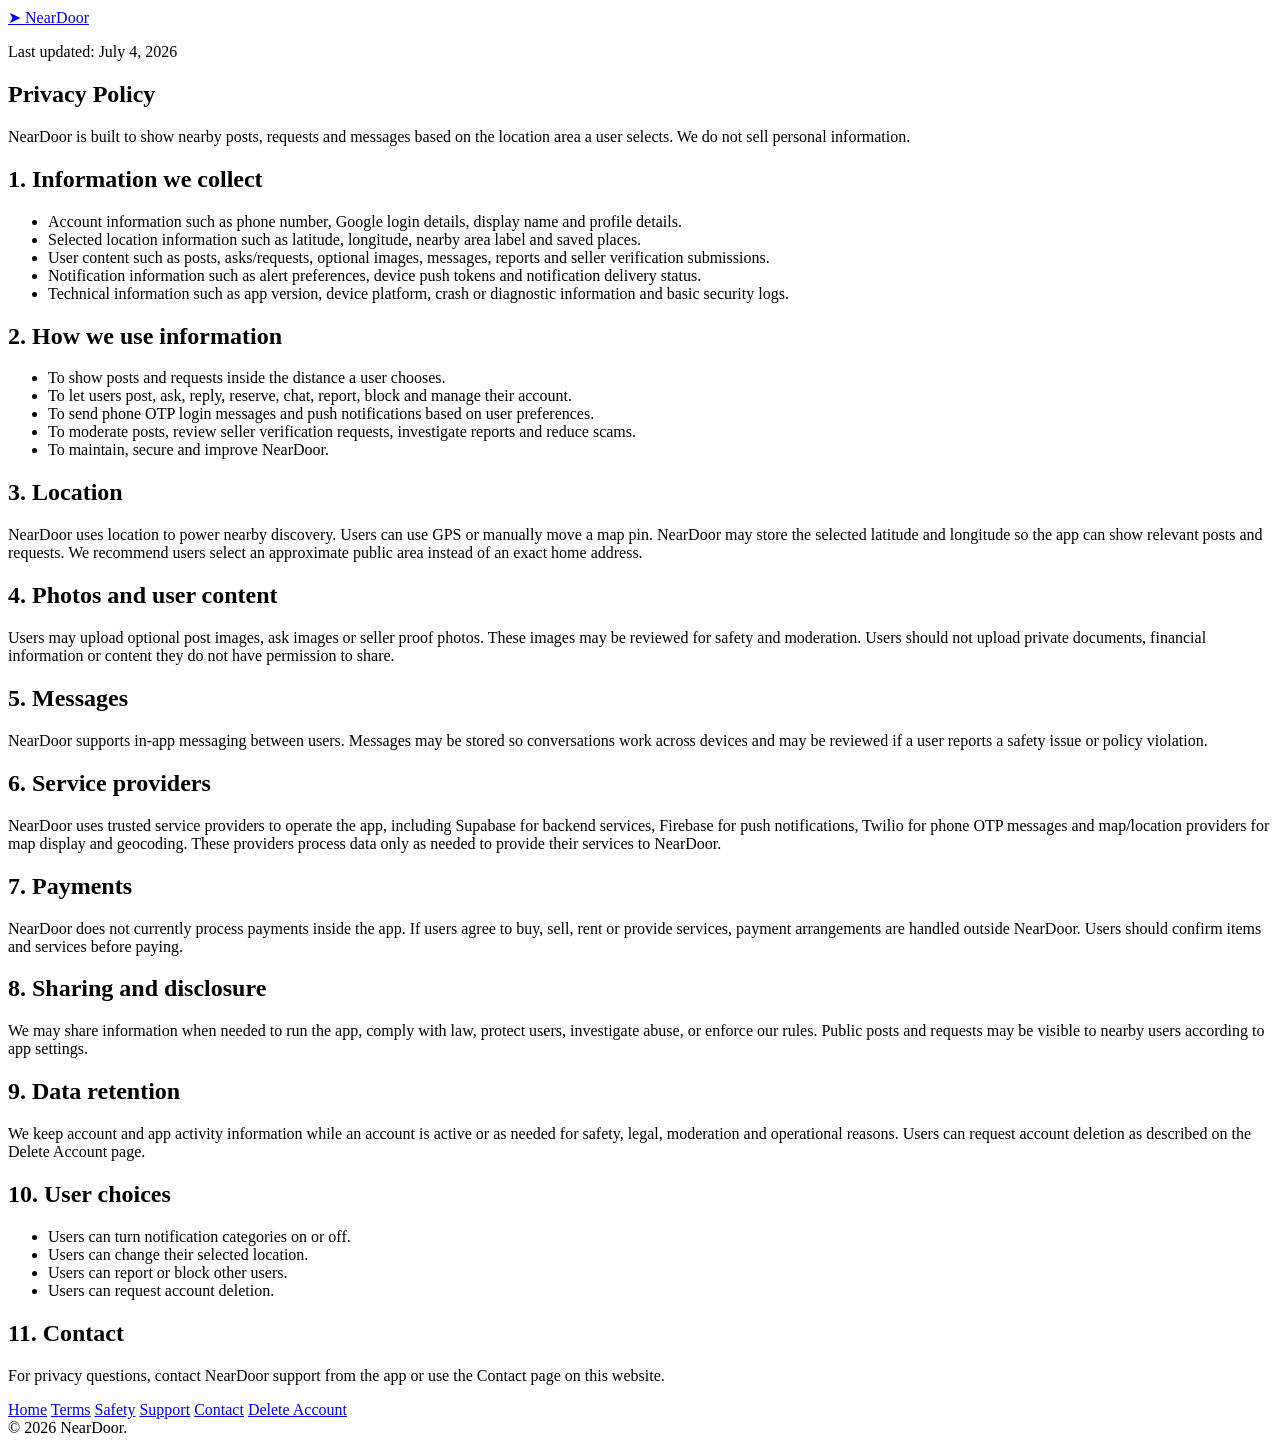
==== index.html @ de07b6ab "Add files via upload" ====
<!doctype html>
<html lang="en">
  <head>
    <meta charset="utf-8" />
    <meta name="viewport" content="width=device-width, initial-scale=1" />
    <title>NearDoor Privacy Policy</title>
    <meta name="description" content="NearDoor Privacy Policy." />
    <link rel="stylesheet" href="../styles.css" />
  </head>
  <body>
    <header class="topbar">
      <div class="shell">
        <a class="brand" href="../"><span class="brand-mark">➤</span> NearDoor</a>
      </div>
    </header>

    <main class="shell">
      <article class="content">
        <p class="meta">Last updated: July 4, 2026</p>
        <h1>Privacy Policy</h1>
        <p class="notice">
          NearDoor is built to show nearby posts, requests and messages based on
          the location area a user selects. We do not sell personal information.
        </p>

        <h2>1. Information we collect</h2>
        <ul>
          <li>Account information such as phone number, Google login details, display name and profile details.</li>
          <li>Selected location information such as latitude, longitude, nearby area label and saved places.</li>
          <li>User content such as posts, asks/requests, optional images, messages, reports and seller verification submissions.</li>
          <li>Notification information such as alert preferences, device push tokens and notification delivery status.</li>
          <li>Technical information such as app version, device platform, crash or diagnostic information and basic security logs.</li>
        </ul>

        <h2>2. How we use information</h2>
        <ul>
          <li>To show posts and requests inside the distance a user chooses.</li>
          <li>To let users post, ask, reply, reserve, chat, report, block and manage their account.</li>
          <li>To send phone OTP login messages and push notifications based on user preferences.</li>
          <li>To moderate posts, review seller verification requests, investigate reports and reduce scams.</li>
          <li>To maintain, secure and improve NearDoor.</li>
        </ul>

        <h2>3. Location</h2>
        <p>
          NearDoor uses location to power nearby discovery. Users can use GPS or
          manually move a map pin. NearDoor may store the selected latitude and
          longitude so the app can show relevant posts and requests. We recommend
          users select an approximate public area instead of an exact home
          address.
        </p>

        <h2>4. Photos and user content</h2>
        <p>
          Users may upload optional post images, ask images or seller proof
          photos. These images may be reviewed for safety and moderation. Users
          should not upload private documents, financial information or content
          they do not have permission to share.
        </p>

        <h2>5. Messages</h2>
        <p>
          NearDoor supports in-app messaging between users. Messages may be
          stored so conversations work across devices and may be reviewed if a
          user reports a safety issue or policy violation.
        </p>

        <h2>6. Service providers</h2>
        <p>
          NearDoor uses trusted service providers to operate the app, including
          Supabase for backend services, Firebase for push notifications, Twilio
          for phone OTP messages and map/location providers for map display and
          geocoding. These providers process data only as needed to provide their
          services to NearDoor.
        </p>

        <h2>7. Payments</h2>
        <p>
          NearDoor does not currently process payments inside the app. If users
          agree to buy, sell, rent or provide services, payment arrangements are
          handled outside NearDoor. Users should confirm items and services
          before paying.
        </p>

        <h2>8. Sharing and disclosure</h2>
        <p>
          We may share information when needed to run the app, comply with law,
          protect users, investigate abuse, or enforce our rules. Public posts
          and requests may be visible to nearby users according to app settings.
        </p>

        <h2>9. Data retention</h2>
        <p>
          We keep account and app activity information while an account is active
          or as needed for safety, legal, moderation and operational reasons.
          Users can request account deletion as described on the Delete Account
          page.
        </p>

        <h2>10. User choices</h2>
        <ul>
          <li>Users can turn notification categories on or off.</li>
          <li>Users can change their selected location.</li>
          <li>Users can report or block other users.</li>
          <li>Users can request account deletion.</li>
        </ul>

        <h2>11. Contact</h2>
        <p>
          For privacy questions, contact NearDoor support from the app or use the
          Contact page on this website.
        </p>
      </article>
    </main>

    <footer class="footer">
      <div class="shell">
        <nav>
          <a href="../">Home</a>
          <a href="../terms/">Terms</a>
          <a href="../safety/">Safety</a>
          <a href="../support/">Support</a>
          <a href="../contact/">Contact</a>
          <a href="../delete-account/">Delete Account</a>
        </nav>
        <div>© 2026 NearDoor.</div>
      </div>
    </footer>
  </body>
</html>
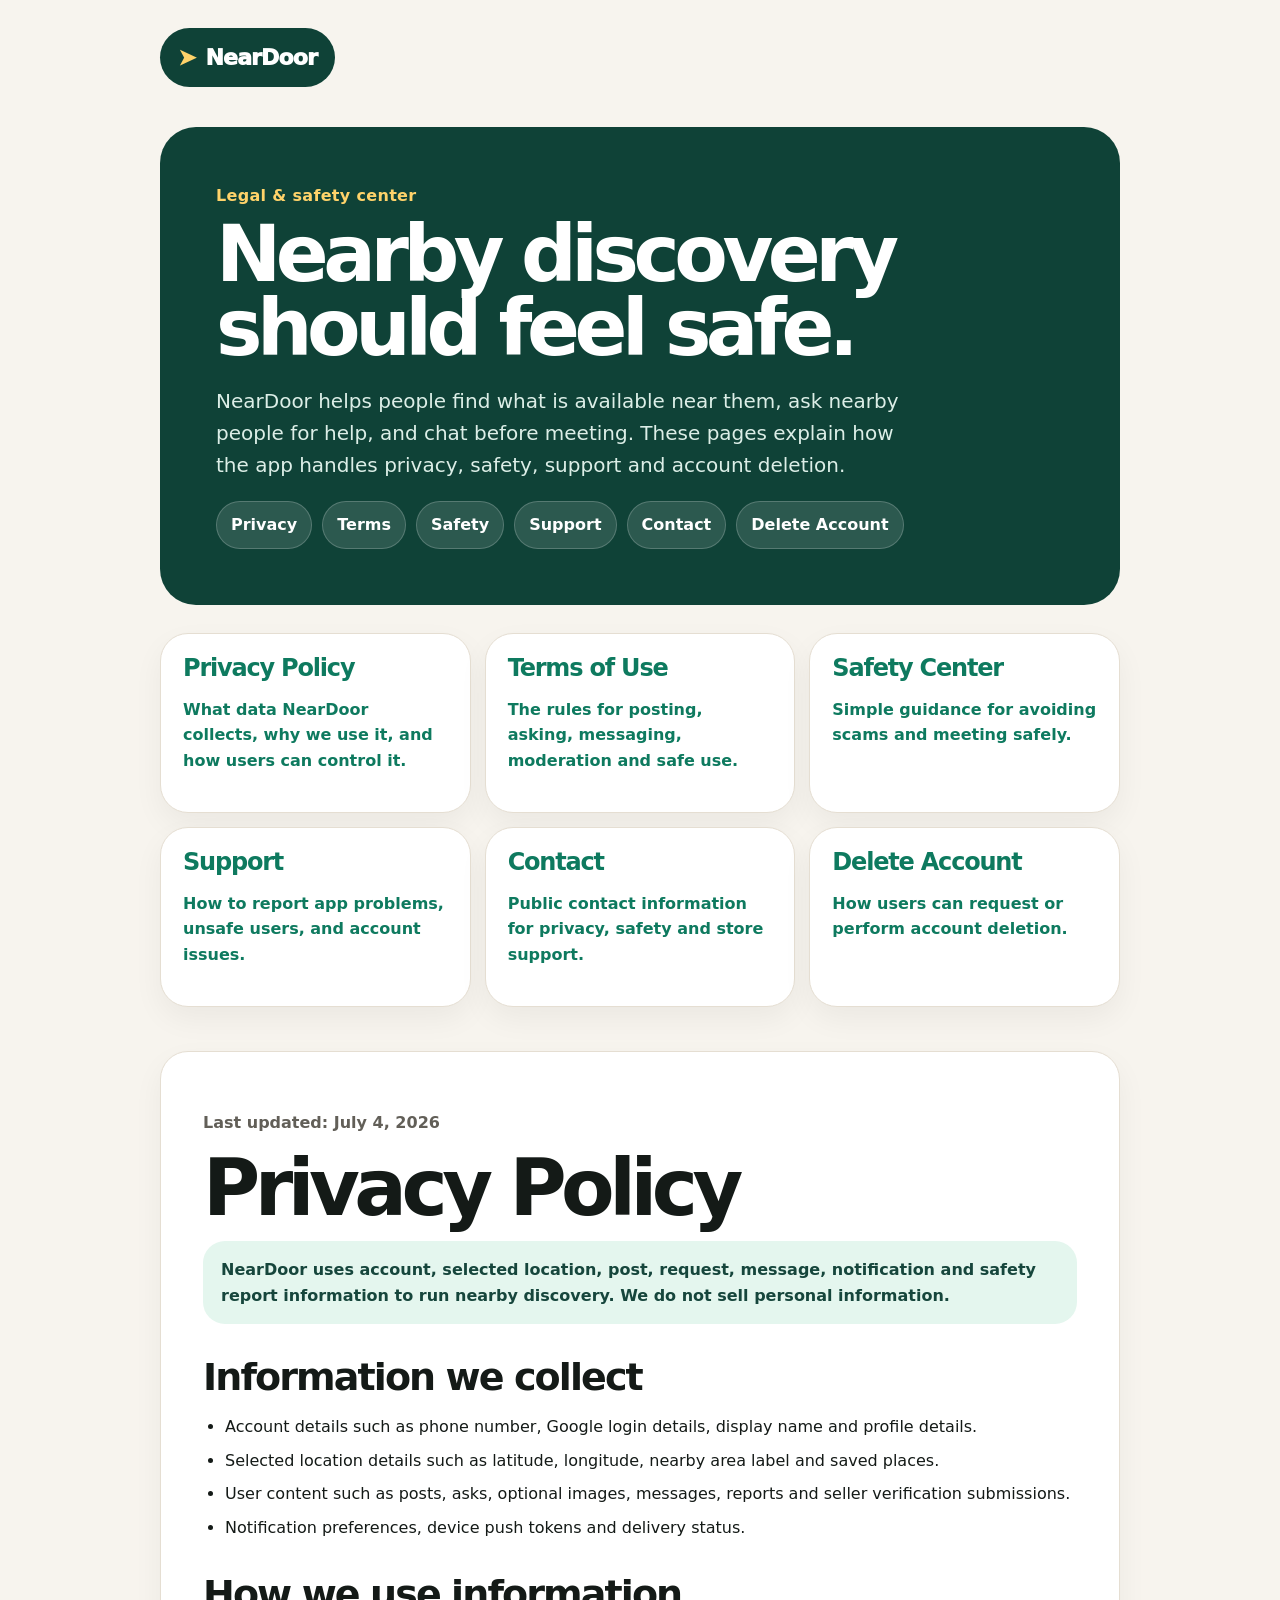
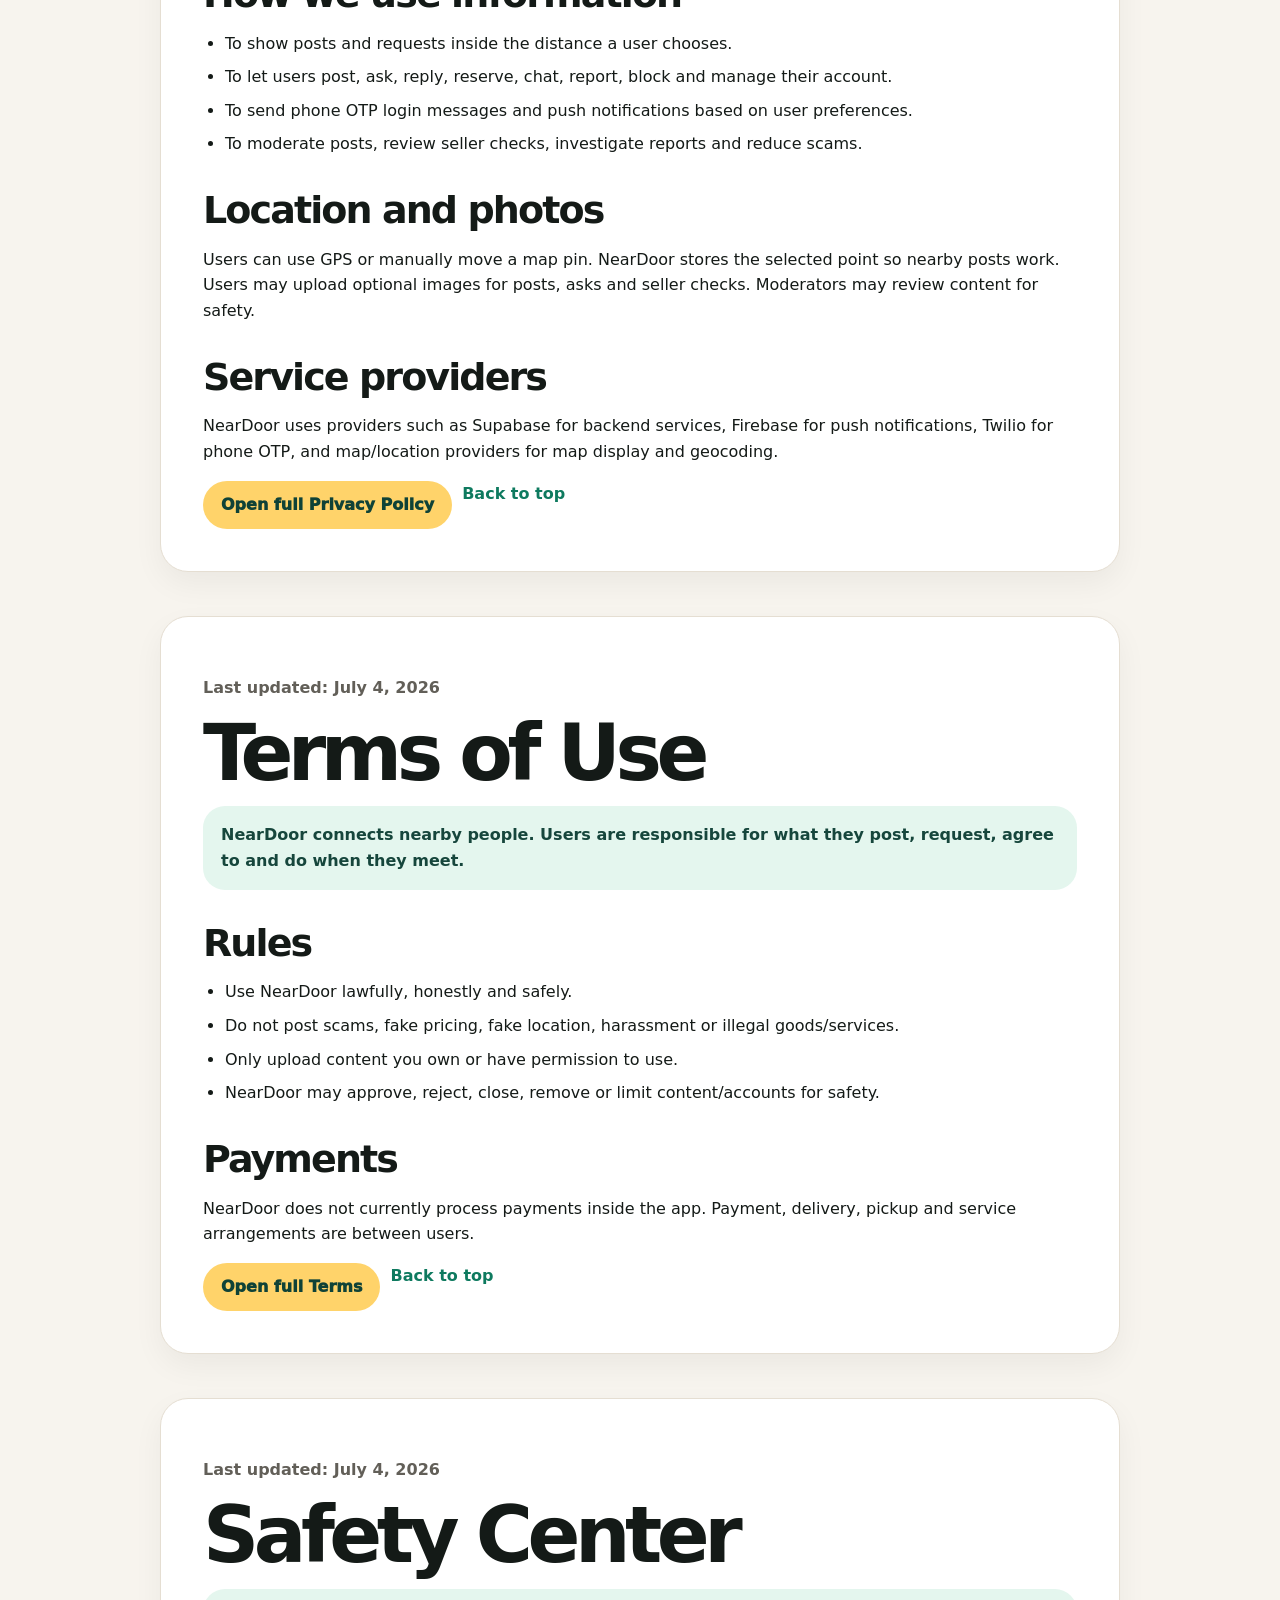
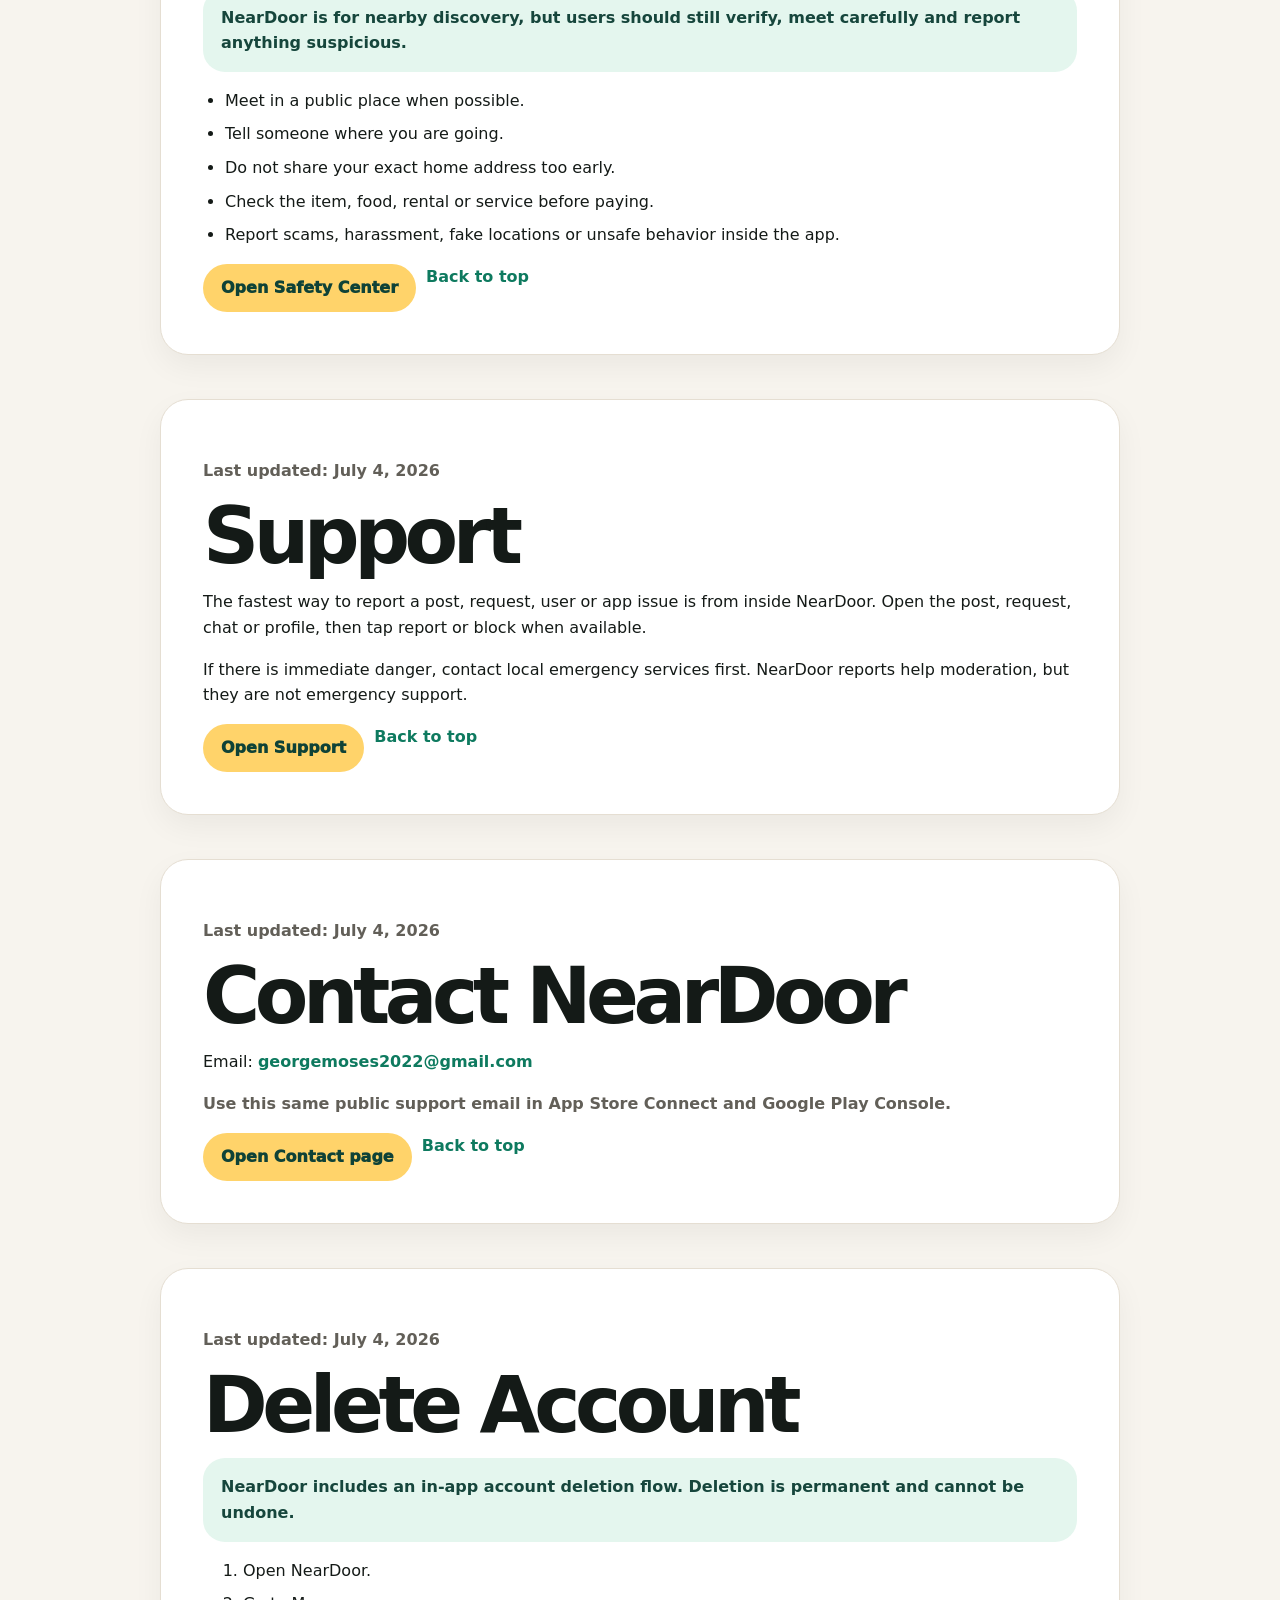
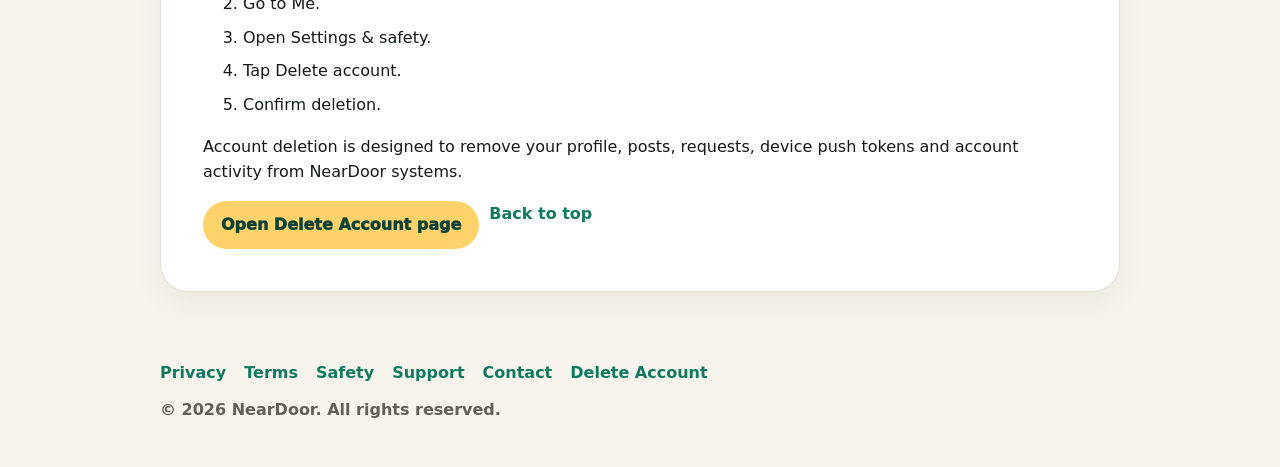
==== commit 6a829eab: "Add NearDoor legal pages" ====
--- a/index.html
+++ b/index.html
@@ -3,127 +3,223 @@
   <head>
     <meta charset="utf-8" />
     <meta name="viewport" content="width=device-width, initial-scale=1" />
-    <title>NearDoor Privacy Policy</title>
-    <meta name="description" content="NearDoor Privacy Policy." />
-    <link rel="stylesheet" href="../styles.css" />
+    <title>NearDoor Legal & Safety</title>
+    <meta
+      name="description"
+      content="NearDoor legal, privacy, safety, support and account deletion information."
+    />
+    <link rel="stylesheet" href="./styles.css" />
   </head>
   <body>
-    <header class="topbar">
+    <header class="topbar" id="top">
       <div class="shell">
-        <a class="brand" href="../"><span class="brand-mark">➤</span> NearDoor</a>
+        <a class="brand" href="./"><span class="brand-mark">➤</span> NearDoor</a>
       </div>
     </header>
 
     <main class="shell">
-      <article class="content">
+      <section class="hero">
+        <div class="eyebrow">Legal & safety center</div>
+        <h1>Nearby discovery should feel safe.</h1>
+        <p>
+          NearDoor helps people find what is available near them, ask nearby
+          people for help, and chat before meeting. These pages explain how the
+          app handles privacy, safety, support and account deletion.
+        </p>
+        <nav class="quicknav" aria-label="Page sections">
+          <a href="#privacy">Privacy</a>
+          <a href="#terms">Terms</a>
+          <a href="#safety">Safety</a>
+          <a href="#support">Support</a>
+          <a href="#contact">Contact</a>
+          <a href="#delete-account">Delete Account</a>
+        </nav>
+      </section>
+
+      <section class="grid" aria-label="Legal pages">
+        <a class="card" href="#privacy">
+          <h2>Privacy Policy</h2>
+          <p>What data NearDoor collects, why we use it, and how users can control it.</p>
+        </a>
+        <a class="card" href="#terms">
+          <h2>Terms of Use</h2>
+          <p>The rules for posting, asking, messaging, moderation and safe use.</p>
+        </a>
+        <a class="card" href="#safety">
+          <h2>Safety Center</h2>
+          <p>Simple guidance for avoiding scams and meeting safely.</p>
+        </a>
+        <a class="card" href="#support">
+          <h2>Support</h2>
+          <p>How to report app problems, unsafe users, and account issues.</p>
+        </a>
+        <a class="card" href="#contact">
+          <h2>Contact</h2>
+          <p>Public contact information for privacy, safety and store support.</p>
+        </a>
+        <a class="card" href="#delete-account">
+          <h2>Delete Account</h2>
+          <p>How users can request or perform account deletion.</p>
+        </a>
+      </section>
+
+      <section class="content section-card" id="privacy">
         <p class="meta">Last updated: July 4, 2026</p>
         <h1>Privacy Policy</h1>
         <p class="notice">
-          NearDoor is built to show nearby posts, requests and messages based on
-          the location area a user selects. We do not sell personal information.
-        </p>
-
-        <h2>1. Information we collect</h2>
-        <ul>
-          <li>Account information such as phone number, Google login details, display name and profile details.</li>
-          <li>Selected location information such as latitude, longitude, nearby area label and saved places.</li>
-          <li>User content such as posts, asks/requests, optional images, messages, reports and seller verification submissions.</li>
-          <li>Notification information such as alert preferences, device push tokens and notification delivery status.</li>
-          <li>Technical information such as app version, device platform, crash or diagnostic information and basic security logs.</li>
-        </ul>
-
-        <h2>2. How we use information</h2>
+          NearDoor uses account, selected location, post, request, message,
+          notification and safety report information to run nearby discovery.
+          We do not sell personal information.
+        </p>
+        <h2>Information we collect</h2>
+        <ul>
+          <li>Account details such as phone number, Google login details, display name and profile details.</li>
+          <li>Selected location details such as latitude, longitude, nearby area label and saved places.</li>
+          <li>User content such as posts, asks, optional images, messages, reports and seller verification submissions.</li>
+          <li>Notification preferences, device push tokens and delivery status.</li>
+        </ul>
+        <h2>How we use information</h2>
         <ul>
           <li>To show posts and requests inside the distance a user chooses.</li>
           <li>To let users post, ask, reply, reserve, chat, report, block and manage their account.</li>
           <li>To send phone OTP login messages and push notifications based on user preferences.</li>
-          <li>To moderate posts, review seller verification requests, investigate reports and reduce scams.</li>
-          <li>To maintain, secure and improve NearDoor.</li>
-        </ul>
-
-        <h2>3. Location</h2>
-        <p>
-          NearDoor uses location to power nearby discovery. Users can use GPS or
-          manually move a map pin. NearDoor may store the selected latitude and
-          longitude so the app can show relevant posts and requests. We recommend
-          users select an approximate public area instead of an exact home
-          address.
-        </p>
-
-        <h2>4. Photos and user content</h2>
-        <p>
-          Users may upload optional post images, ask images or seller proof
-          photos. These images may be reviewed for safety and moderation. Users
-          should not upload private documents, financial information or content
-          they do not have permission to share.
-        </p>
-
-        <h2>5. Messages</h2>
-        <p>
-          NearDoor supports in-app messaging between users. Messages may be
-          stored so conversations work across devices and may be reviewed if a
-          user reports a safety issue or policy violation.
-        </p>
-
-        <h2>6. Service providers</h2>
-        <p>
-          NearDoor uses trusted service providers to operate the app, including
-          Supabase for backend services, Firebase for push notifications, Twilio
-          for phone OTP messages and map/location providers for map display and
-          geocoding. These providers process data only as needed to provide their
-          services to NearDoor.
-        </p>
-
-        <h2>7. Payments</h2>
-        <p>
-          NearDoor does not currently process payments inside the app. If users
-          agree to buy, sell, rent or provide services, payment arrangements are
-          handled outside NearDoor. Users should confirm items and services
-          before paying.
-        </p>
-
-        <h2>8. Sharing and disclosure</h2>
-        <p>
-          We may share information when needed to run the app, comply with law,
-          protect users, investigate abuse, or enforce our rules. Public posts
-          and requests may be visible to nearby users according to app settings.
-        </p>
-
-        <h2>9. Data retention</h2>
-        <p>
-          We keep account and app activity information while an account is active
-          or as needed for safety, legal, moderation and operational reasons.
-          Users can request account deletion as described on the Delete Account
-          page.
-        </p>
-
-        <h2>10. User choices</h2>
-        <ul>
-          <li>Users can turn notification categories on or off.</li>
-          <li>Users can change their selected location.</li>
-          <li>Users can report or block other users.</li>
-          <li>Users can request account deletion.</li>
-        </ul>
-
-        <h2>11. Contact</h2>
-        <p>
-          For privacy questions, contact NearDoor support from the app or use the
-          Contact page on this website.
-        </p>
-      </article>
+          <li>To moderate posts, review seller checks, investigate reports and reduce scams.</li>
+        </ul>
+        <h2>Location and photos</h2>
+        <p>
+          Users can use GPS or manually move a map pin. NearDoor stores the
+          selected point so nearby posts work. Users may upload optional images
+          for posts, asks and seller checks. Moderators may review content for
+          safety.
+        </p>
+        <h2>Service providers</h2>
+        <p>
+          NearDoor uses providers such as Supabase for backend services,
+          Firebase for push notifications, Twilio for phone OTP, and map/location
+          providers for map display and geocoding.
+        </p>
+        <div class="split-actions">
+          <a class="button" href="./privacy/">Open full Privacy Policy</a>
+          <a href="#top">Back to top</a>
+        </div>
+      </section>
+
+      <section class="content section-card" id="terms">
+        <p class="meta">Last updated: July 4, 2026</p>
+        <h1>Terms of Use</h1>
+        <p class="notice">
+          NearDoor connects nearby people. Users are responsible for what they
+          post, request, agree to and do when they meet.
+        </p>
+        <h2>Rules</h2>
+        <ul>
+          <li>Use NearDoor lawfully, honestly and safely.</li>
+          <li>Do not post scams, fake pricing, fake location, harassment or illegal goods/services.</li>
+          <li>Only upload content you own or have permission to use.</li>
+          <li>NearDoor may approve, reject, close, remove or limit content/accounts for safety.</li>
+        </ul>
+        <h2>Payments</h2>
+        <p>
+          NearDoor does not currently process payments inside the app. Payment,
+          delivery, pickup and service arrangements are between users.
+        </p>
+        <div class="split-actions">
+          <a class="button" href="./terms/">Open full Terms</a>
+          <a href="#top">Back to top</a>
+        </div>
+      </section>
+
+      <section class="content section-card" id="safety">
+        <p class="meta">Last updated: July 4, 2026</p>
+        <h1>Safety Center</h1>
+        <p class="notice">
+          NearDoor is for nearby discovery, but users should still verify,
+          meet carefully and report anything suspicious.
+        </p>
+        <ul>
+          <li>Meet in a public place when possible.</li>
+          <li>Tell someone where you are going.</li>
+          <li>Do not share your exact home address too early.</li>
+          <li>Check the item, food, rental or service before paying.</li>
+          <li>Report scams, harassment, fake locations or unsafe behavior inside the app.</li>
+        </ul>
+        <div class="split-actions">
+          <a class="button" href="./safety/">Open Safety Center</a>
+          <a href="#top">Back to top</a>
+        </div>
+      </section>
+
+      <section class="content section-card" id="support">
+        <p class="meta">Last updated: July 4, 2026</p>
+        <h1>Support</h1>
+        <p>
+          The fastest way to report a post, request, user or app issue is from
+          inside NearDoor. Open the post, request, chat or profile, then tap
+          report or block when available.
+        </p>
+        <p>
+          If there is immediate danger, contact local emergency services first.
+          NearDoor reports help moderation, but they are not emergency support.
+        </p>
+        <div class="split-actions">
+          <a class="button" href="./support/">Open Support</a>
+          <a href="#top">Back to top</a>
+        </div>
+      </section>
+
+      <section class="content section-card" id="contact">
+        <p class="meta">Last updated: July 4, 2026</p>
+        <h1>Contact NearDoor</h1>
+        <p>
+          Email:
+          <a href="mailto:georgemoses2022@gmail.com">georgemoses2022@gmail.com</a>
+        </p>
+        <p class="meta">
+          Use this same public support email in App Store Connect and Google
+          Play Console.
+        </p>
+        <div class="split-actions">
+          <a class="button" href="./contact/">Open Contact page</a>
+          <a href="#top">Back to top</a>
+        </div>
+      </section>
+
+      <section class="content section-card" id="delete-account">
+        <p class="meta">Last updated: July 4, 2026</p>
+        <h1>Delete Account</h1>
+        <p class="notice">
+          NearDoor includes an in-app account deletion flow. Deletion is
+          permanent and cannot be undone.
+        </p>
+        <ol>
+          <li>Open NearDoor.</li>
+          <li>Go to Me.</li>
+          <li>Open Settings & safety.</li>
+          <li>Tap Delete account.</li>
+          <li>Confirm deletion.</li>
+        </ol>
+        <p>
+          Account deletion is designed to remove your profile, posts, requests,
+          device push tokens and account activity from NearDoor systems.
+        </p>
+        <div class="split-actions">
+          <a class="button" href="./delete-account/">Open Delete Account page</a>
+          <a href="#top">Back to top</a>
+        </div>
+      </section>
     </main>
 
     <footer class="footer">
       <div class="shell">
         <nav>
-          <a href="../">Home</a>
-          <a href="../terms/">Terms</a>
-          <a href="../safety/">Safety</a>
-          <a href="../support/">Support</a>
-          <a href="../contact/">Contact</a>
-          <a href="../delete-account/">Delete Account</a>
+          <a href="#privacy">Privacy</a>
+          <a href="#terms">Terms</a>
+          <a href="#safety">Safety</a>
+          <a href="#support">Support</a>
+          <a href="#contact">Contact</a>
+          <a href="#delete-account">Delete Account</a>
         </nav>
-        <div>© 2026 NearDoor.</div>
+        <div>© 2026 NearDoor. All rights reserved.</div>
       </div>
     </footer>
   </body>
--- a/styles.css
+++ b/styles.css
@@ -0,0 +1,210 @@
+:root {
+  --bg: #f7f4ee;
+  --card: #ffffff;
+  --ink: #141a17;
+  --muted: #625f58;
+  --green: #0f4237;
+  --green-2: #0e7a5f;
+  --mint: #e4f6ee;
+  --gold: #ffd36a;
+  --line: #e5ded2;
+}
+
+* {
+  box-sizing: border-box;
+}
+
+body {
+  margin: 0;
+  background: var(--bg);
+  color: var(--ink);
+  font-family: Inter, ui-sans-serif, system-ui, -apple-system, BlinkMacSystemFont,
+    "Segoe UI", sans-serif;
+  line-height: 1.6;
+}
+
+a {
+  color: var(--green-2);
+  font-weight: 800;
+  text-decoration: none;
+}
+
+a:hover {
+  text-decoration: underline;
+}
+
+.shell {
+  width: min(960px, calc(100% - 32px));
+  margin: 0 auto;
+}
+
+.topbar {
+  padding: 28px 0 12px;
+}
+
+.brand {
+  display: inline-flex;
+  align-items: center;
+  gap: 10px;
+  padding: 12px 18px;
+  background: var(--green);
+  color: white;
+  border-radius: 999px;
+  font-size: 22px;
+  font-weight: 950;
+  letter-spacing: -0.04em;
+}
+
+.brand-mark {
+  color: var(--gold);
+}
+
+.hero {
+  margin: 28px 0;
+  padding: clamp(28px, 6vw, 56px);
+  background: var(--green);
+  color: white;
+  border-radius: 36px;
+}
+
+.eyebrow {
+  color: var(--gold);
+  font-weight: 900;
+  letter-spacing: 0.02em;
+}
+
+h1 {
+  margin: 8px 0 12px;
+  font-size: clamp(40px, 8vw, 78px);
+  line-height: 0.95;
+  letter-spacing: -0.07em;
+}
+
+h2 {
+  margin: 34px 0 10px;
+  font-size: clamp(26px, 4vw, 38px);
+  line-height: 1.05;
+  letter-spacing: -0.05em;
+}
+
+h3 {
+  margin: 22px 0 8px;
+  font-size: 20px;
+  letter-spacing: -0.03em;
+}
+
+.hero p {
+  color: #dceee7;
+  font-size: 20px;
+  max-width: 700px;
+}
+
+.grid {
+  display: grid;
+  grid-template-columns: repeat(auto-fit, minmax(230px, 1fr));
+  gap: 14px;
+  margin: 24px 0 44px;
+}
+
+.quicknav {
+  display: flex;
+  flex-wrap: wrap;
+  gap: 10px;
+  margin: 18px 0 0;
+}
+
+.quicknav a {
+  display: inline-flex;
+  padding: 10px 14px;
+  background: rgba(255, 255, 255, 0.12);
+  color: white;
+  border: 1px solid rgba(255, 255, 255, 0.2);
+  border-radius: 999px;
+}
+
+.card,
+.content {
+  background: var(--card);
+  border: 1px solid var(--line);
+  border-radius: 28px;
+  box-shadow: 0 12px 30px rgba(20, 26, 23, 0.05);
+}
+
+.card {
+  padding: 22px;
+}
+
+.card h2 {
+  margin-top: 0;
+  font-size: 24px;
+}
+
+.content {
+  padding: clamp(22px, 5vw, 42px);
+  margin: 24px 0 44px;
+}
+
+.section-card {
+  scroll-margin-top: 20px;
+}
+
+.split-actions {
+  display: flex;
+  flex-wrap: wrap;
+  gap: 10px;
+  margin-top: 14px;
+}
+
+.notice {
+  padding: 16px 18px;
+  background: var(--mint);
+  border-radius: 22px;
+  color: #16463c;
+  font-weight: 750;
+}
+
+ul {
+  padding-left: 22px;
+}
+
+li {
+  margin: 8px 0;
+}
+
+.meta {
+  color: var(--muted);
+  font-weight: 700;
+}
+
+.footer {
+  padding: 24px 0 44px;
+  color: var(--muted);
+  font-weight: 650;
+}
+
+.footer nav {
+  display: flex;
+  flex-wrap: wrap;
+  gap: 12px 18px;
+  margin-bottom: 12px;
+}
+
+.button {
+  display: inline-flex;
+  align-items: center;
+  justify-content: center;
+  min-height: 48px;
+  padding: 0 18px;
+  background: var(--gold);
+  color: var(--green);
+  border-radius: 999px;
+  font-weight: 950;
+}
+
+@media (max-width: 620px) {
+  .hero,
+  .content,
+  .card {
+    border-radius: 26px;
+  }
+}
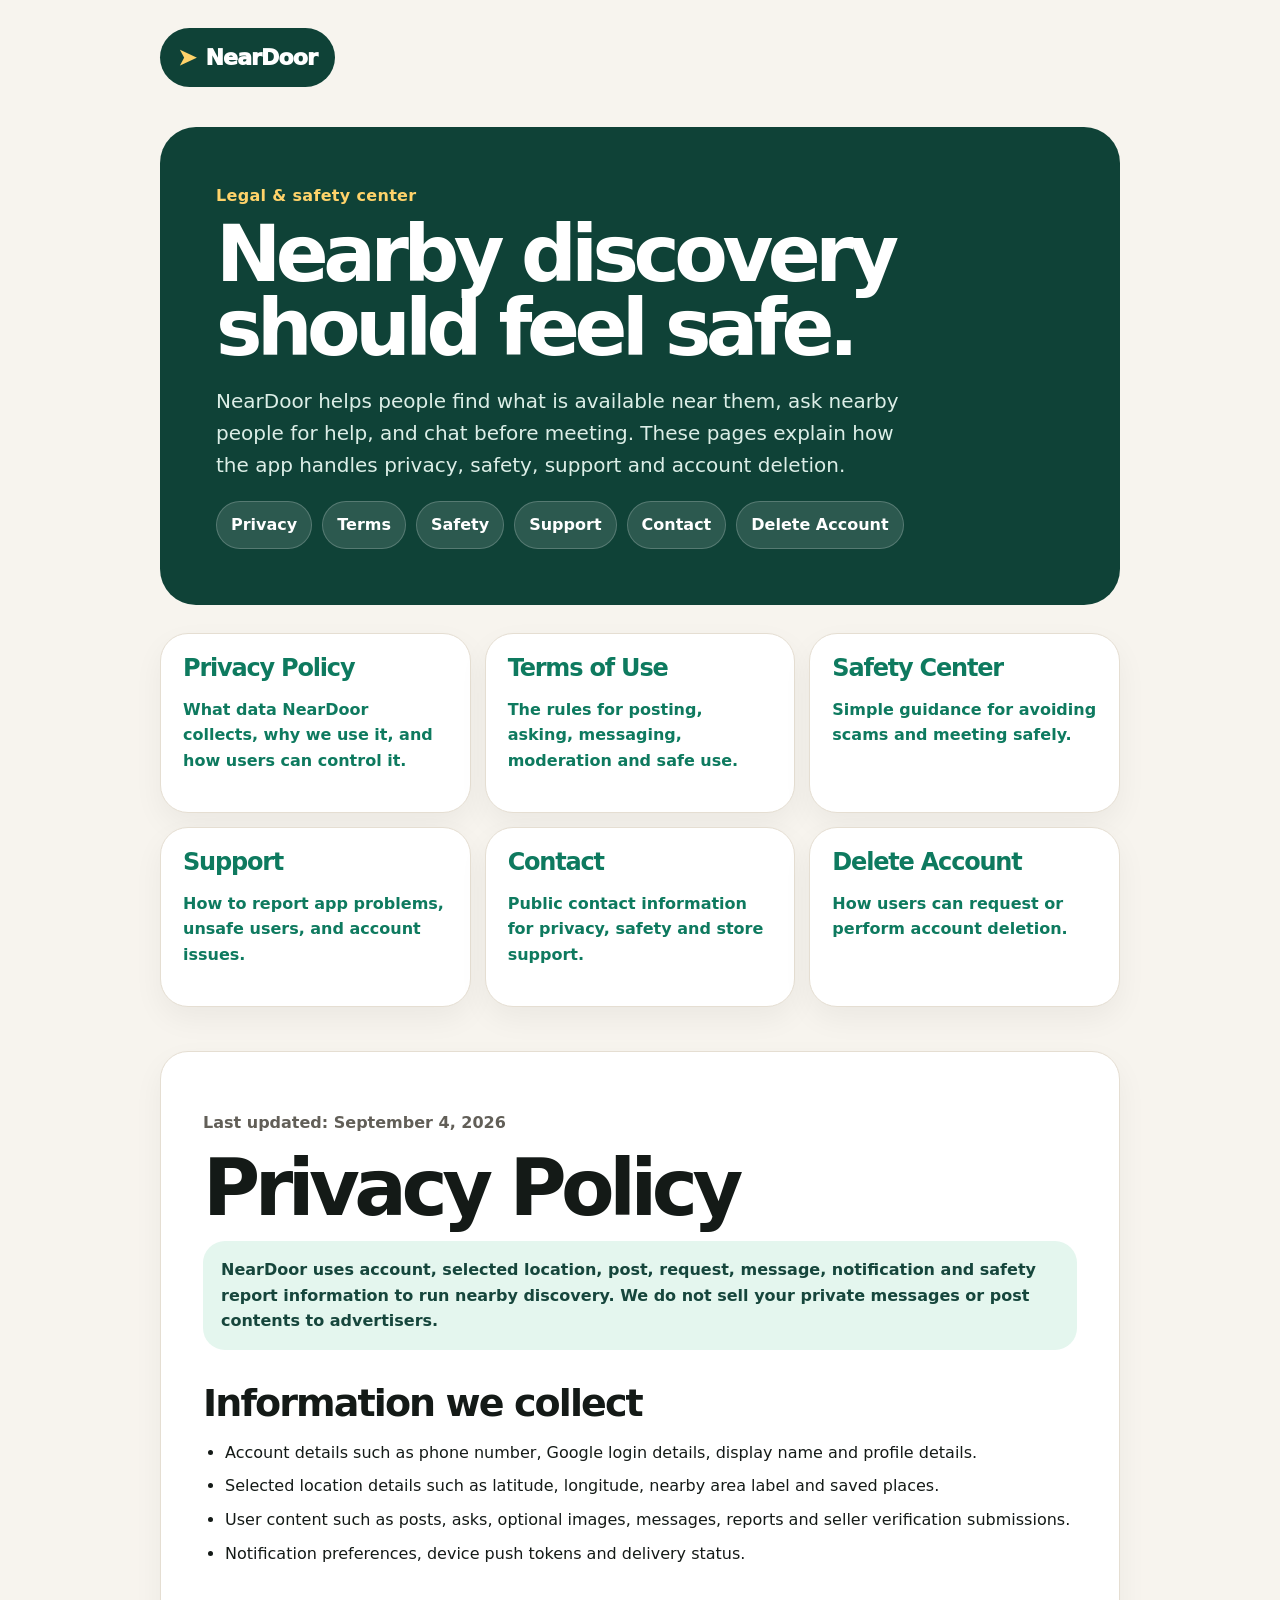
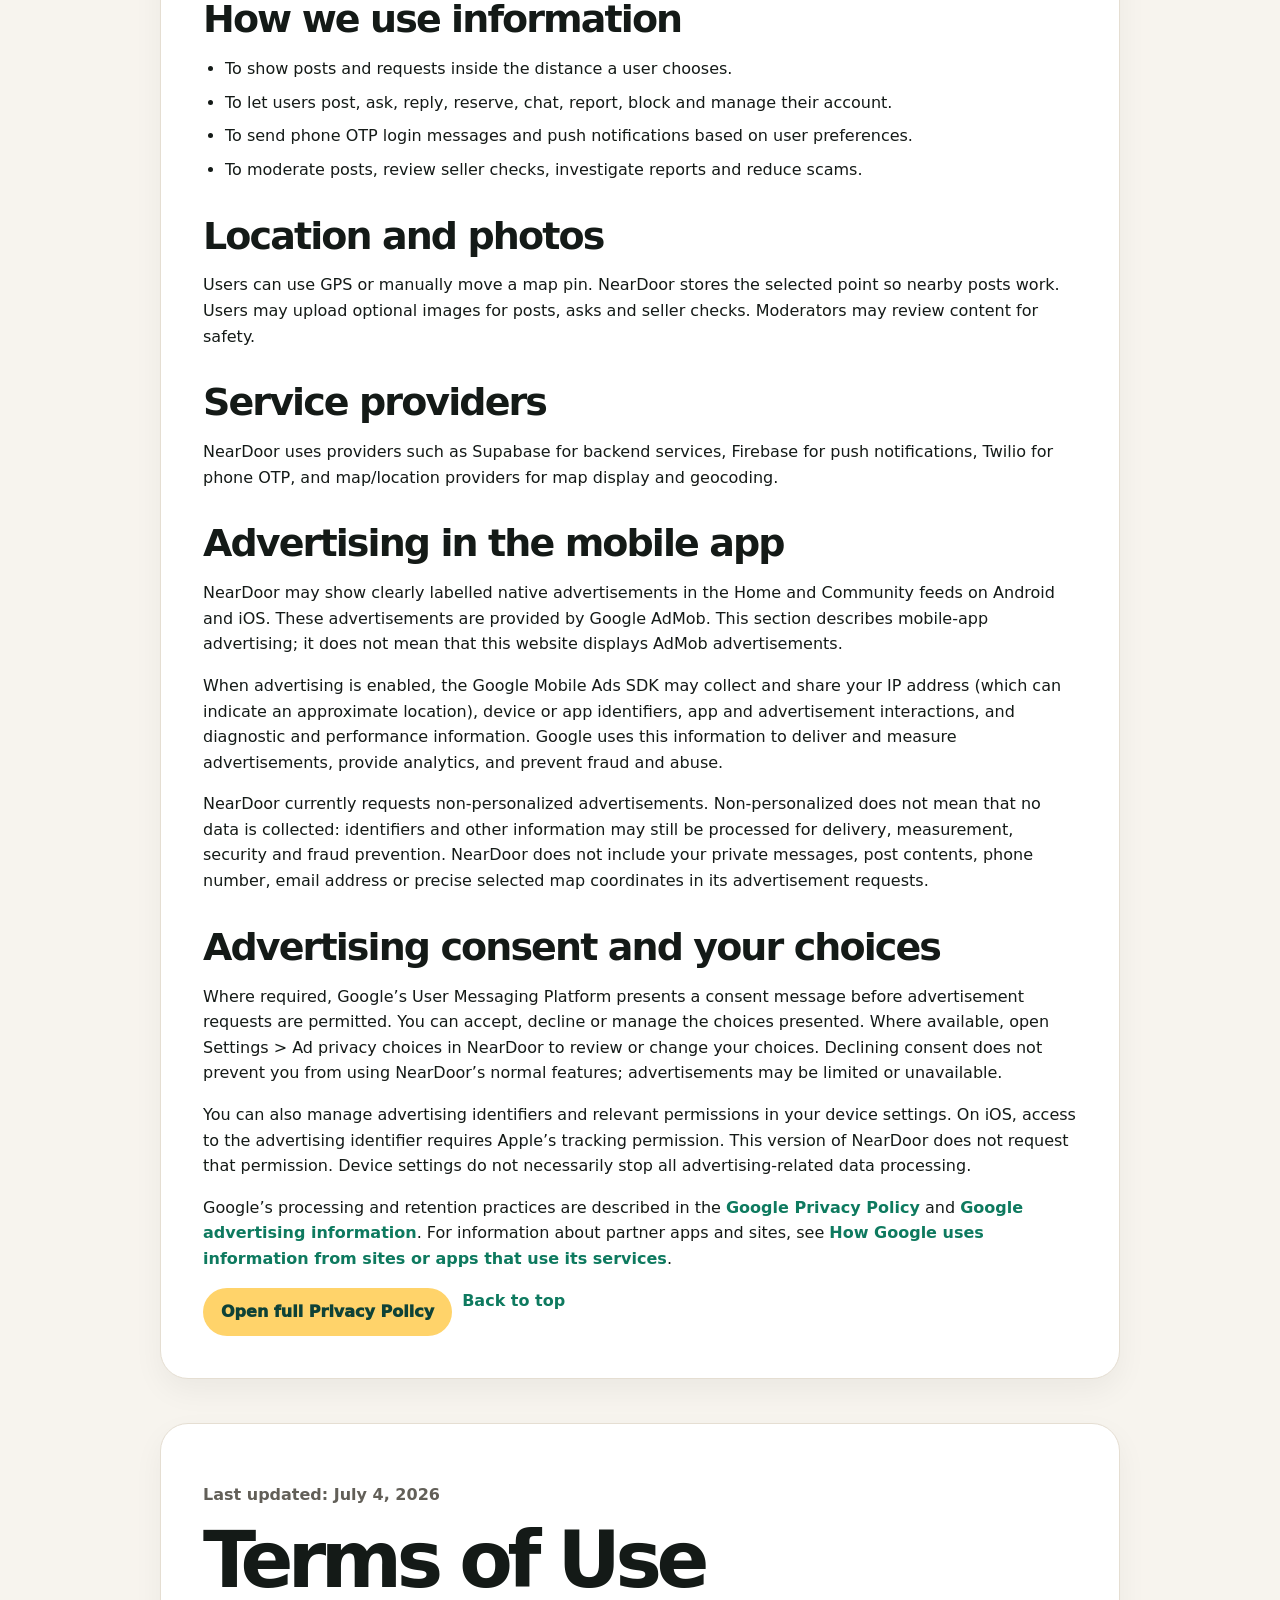
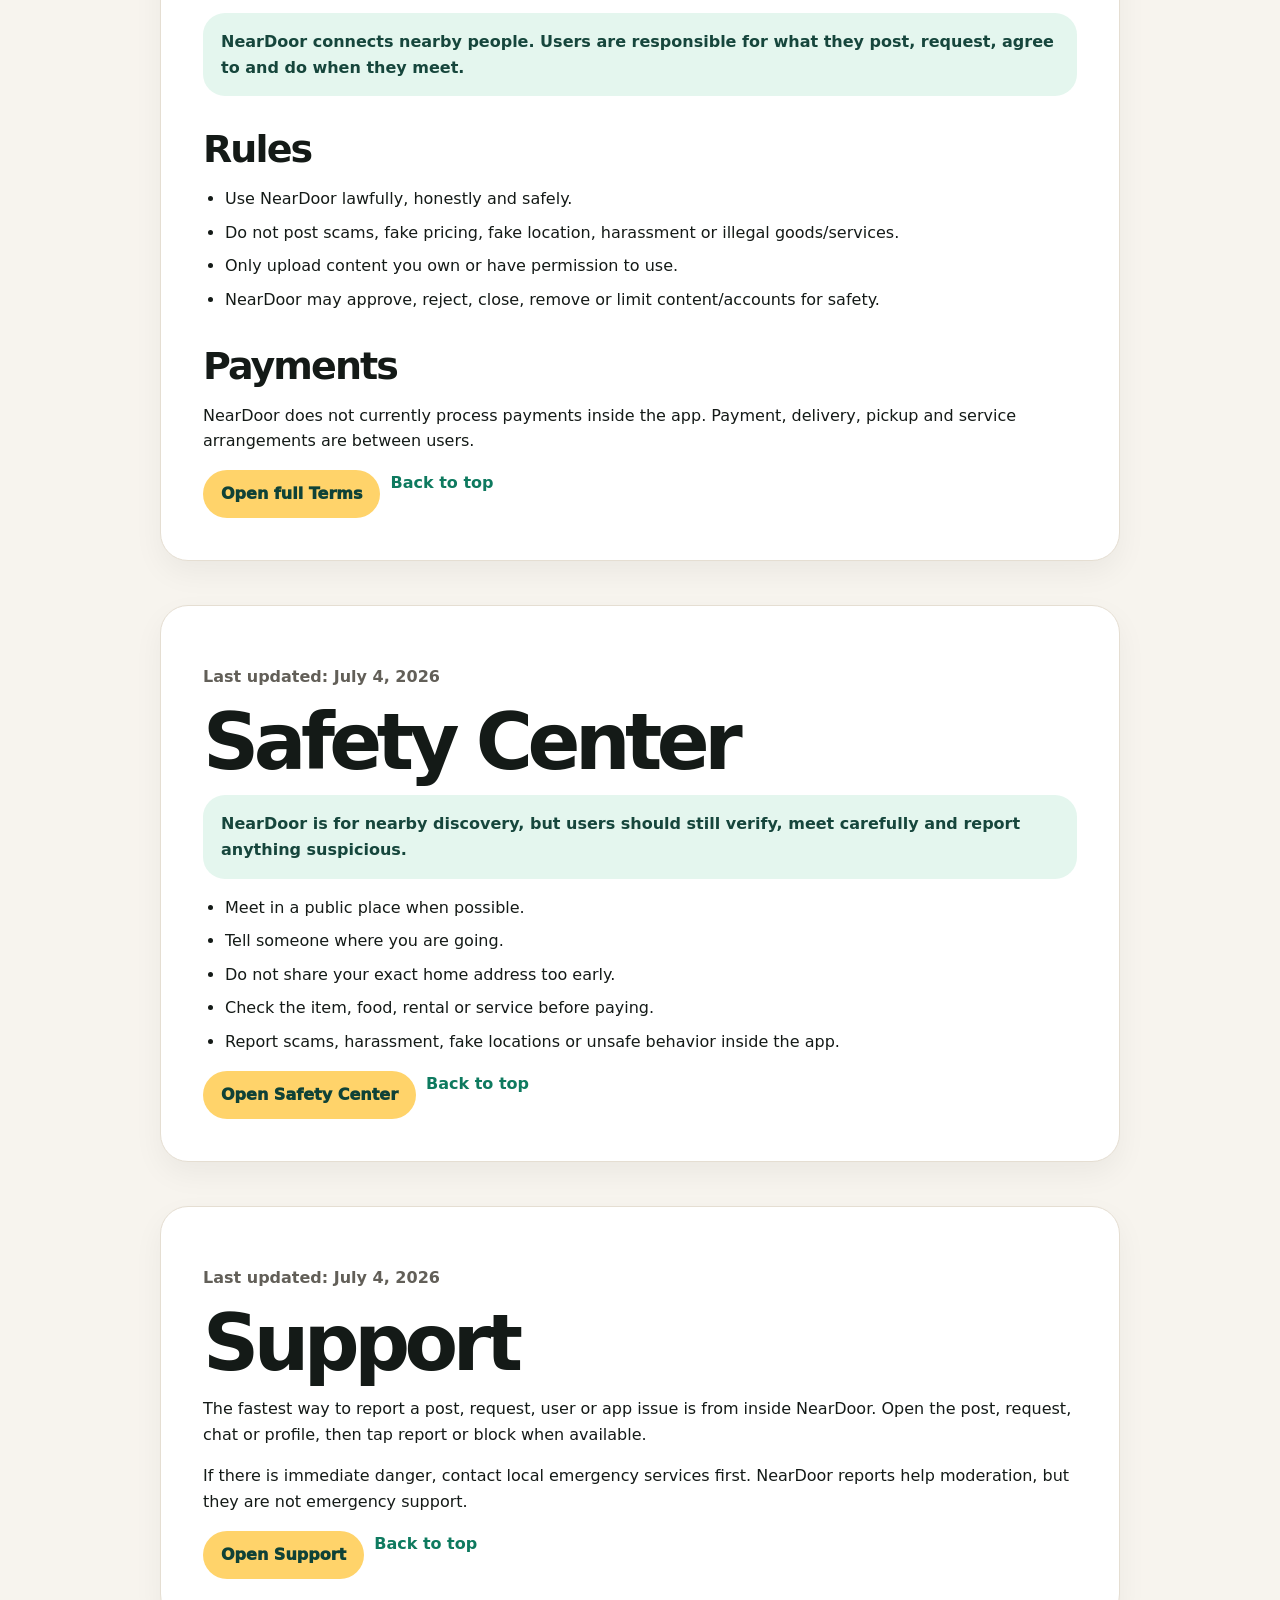
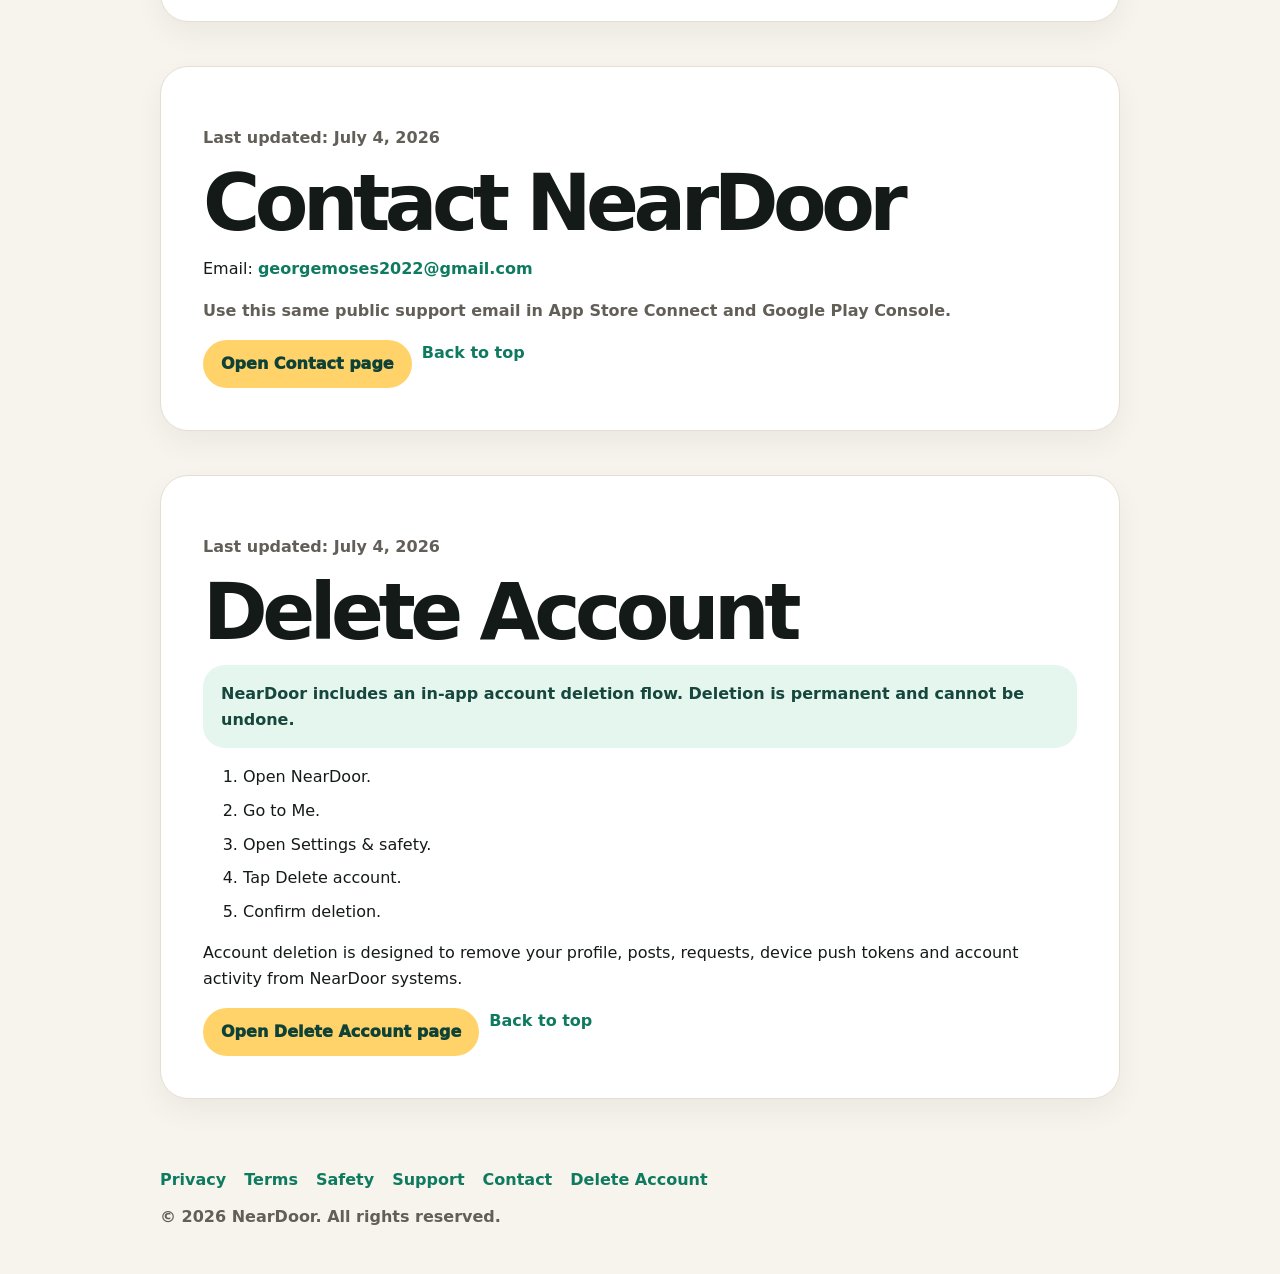
==== commit 80dedbe9: "Update privacy policies for mobile AdMob ads and consent" ====
--- a/index.html
+++ b/index.html
@@ -64,12 +64,12 @@
       </section>
 
       <section class="content section-card" id="privacy">
-        <p class="meta">Last updated: July 4, 2026</p>
+        <p class="meta">Last updated: September 4, 2026</p>
         <h1>Privacy Policy</h1>
         <p class="notice">
           NearDoor uses account, selected location, post, request, message,
           notification and safety report information to run nearby discovery.
-          We do not sell personal information.
+          We do not sell your private messages or post contents to advertisers.
         </p>
         <h2>Information we collect</h2>
         <ul>
@@ -98,6 +98,14 @@
           Firebase for push notifications, Twilio for phone OTP, and map/location
           providers for map display and geocoding.
         </p>
+        <h2>Advertising in the mobile app</h2>
+        <p>NearDoor may show clearly labelled native advertisements in the Home and Community feeds on Android and iOS. These advertisements are provided by Google AdMob. This section describes mobile-app advertising; it does not mean that this website displays AdMob advertisements.</p>
+        <p>When advertising is enabled, the Google Mobile Ads SDK may collect and share your IP address (which can indicate an approximate location), device or app identifiers, app and advertisement interactions, and diagnostic and performance information. Google uses this information to deliver and measure advertisements, provide analytics, and prevent fraud and abuse.</p>
+        <p>NearDoor currently requests non-personalized advertisements. Non-personalized does not mean that no data is collected: identifiers and other information may still be processed for delivery, measurement, security and fraud prevention. NearDoor does not include your private messages, post contents, phone number, email address or precise selected map coordinates in its advertisement requests.</p>
+        <h2>Advertising consent and your choices</h2>
+        <p>Where required, Google’s User Messaging Platform presents a consent message before advertisement requests are permitted. You can accept, decline or manage the choices presented. Where available, open Settings &gt; Ad privacy choices in NearDoor to review or change your choices. Declining consent does not prevent you from using NearDoor’s normal features; advertisements may be limited or unavailable.</p>
+        <p>You can also manage advertising identifiers and relevant permissions in your device settings. On iOS, access to the advertising identifier requires Apple’s tracking permission. This version of NearDoor does not request that permission. Device settings do not necessarily stop all advertising-related data processing.</p>
+        <p>Google’s processing and retention practices are described in the <a href="https://policies.google.com/privacy">Google Privacy Policy</a> and <a href="https://policies.google.com/technologies/ads">Google advertising information</a>. For information about partner apps and sites, see <a href="https://policies.google.com/technologies/partner-sites">How Google uses information from sites or apps that use its services</a>.</p>
         <div class="split-actions">
           <a class="button" href="./privacy/">Open full Privacy Policy</a>
           <a href="#top">Back to top</a>
